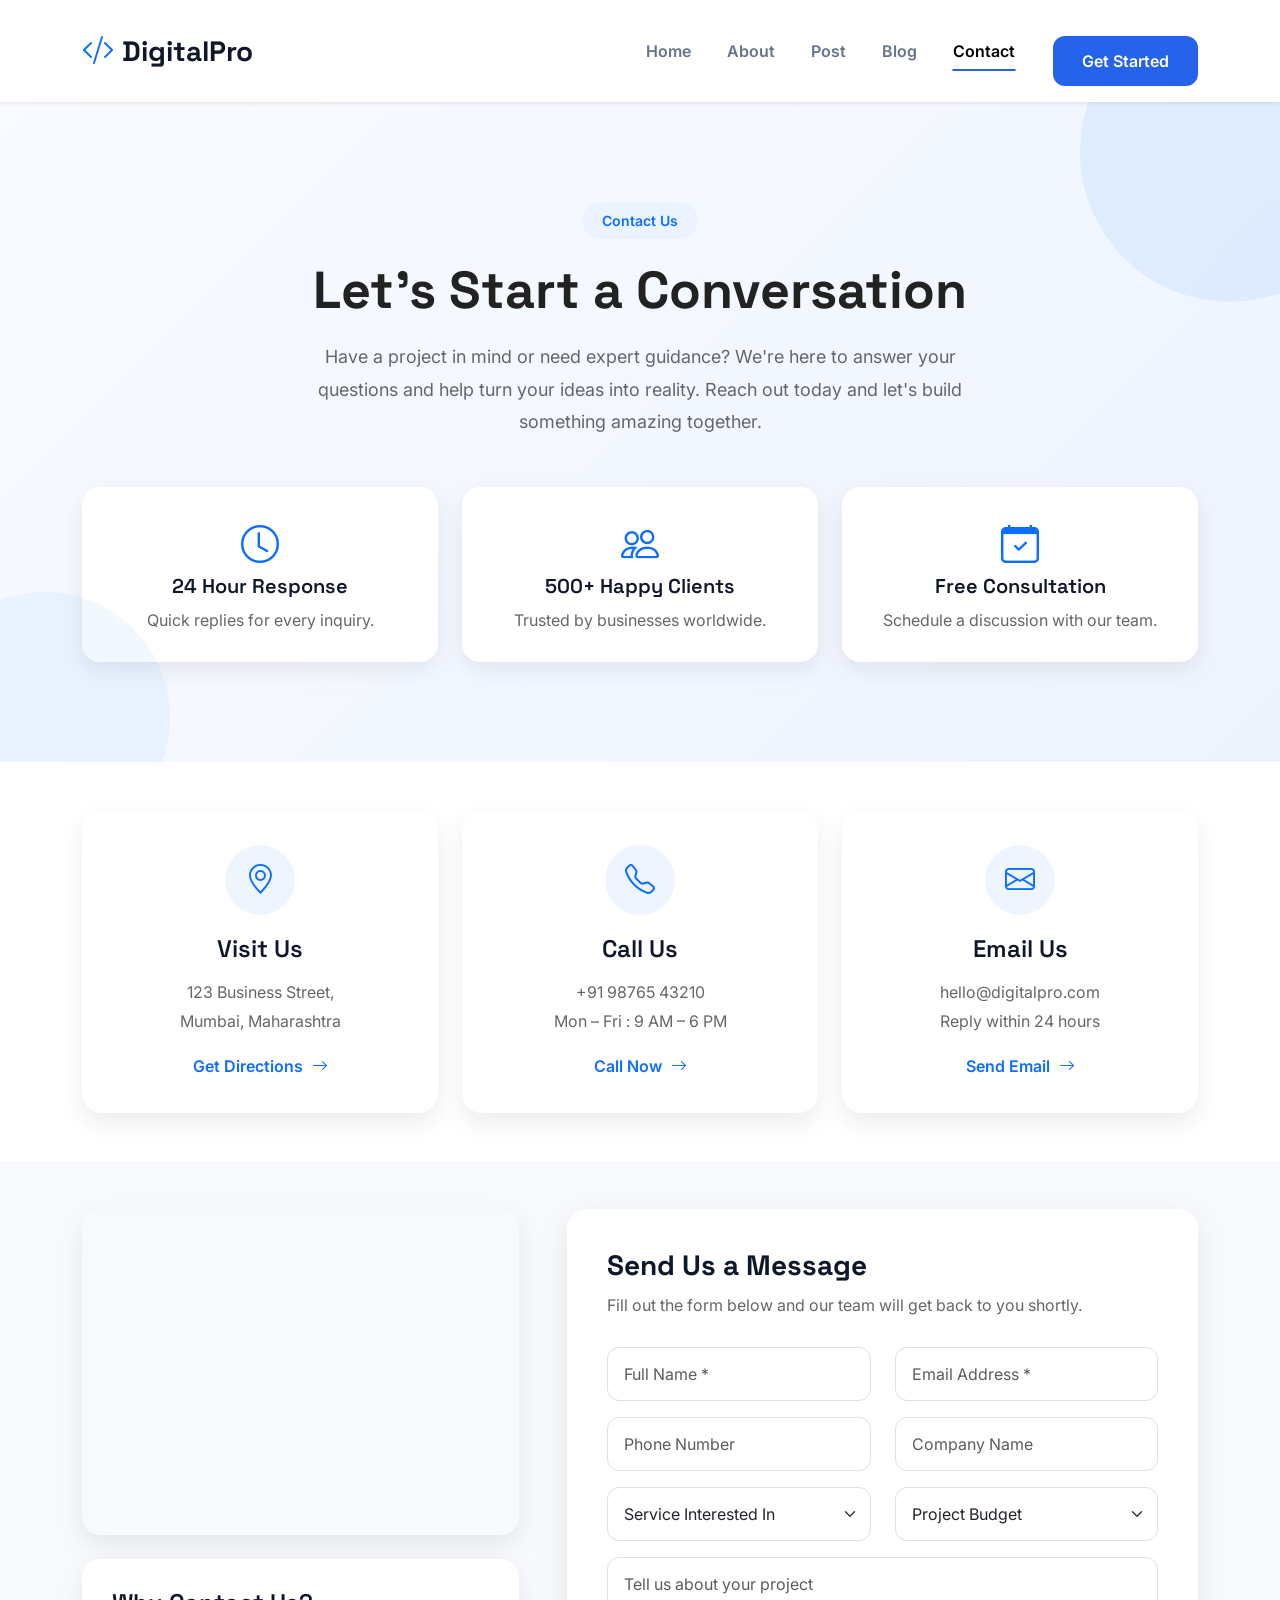
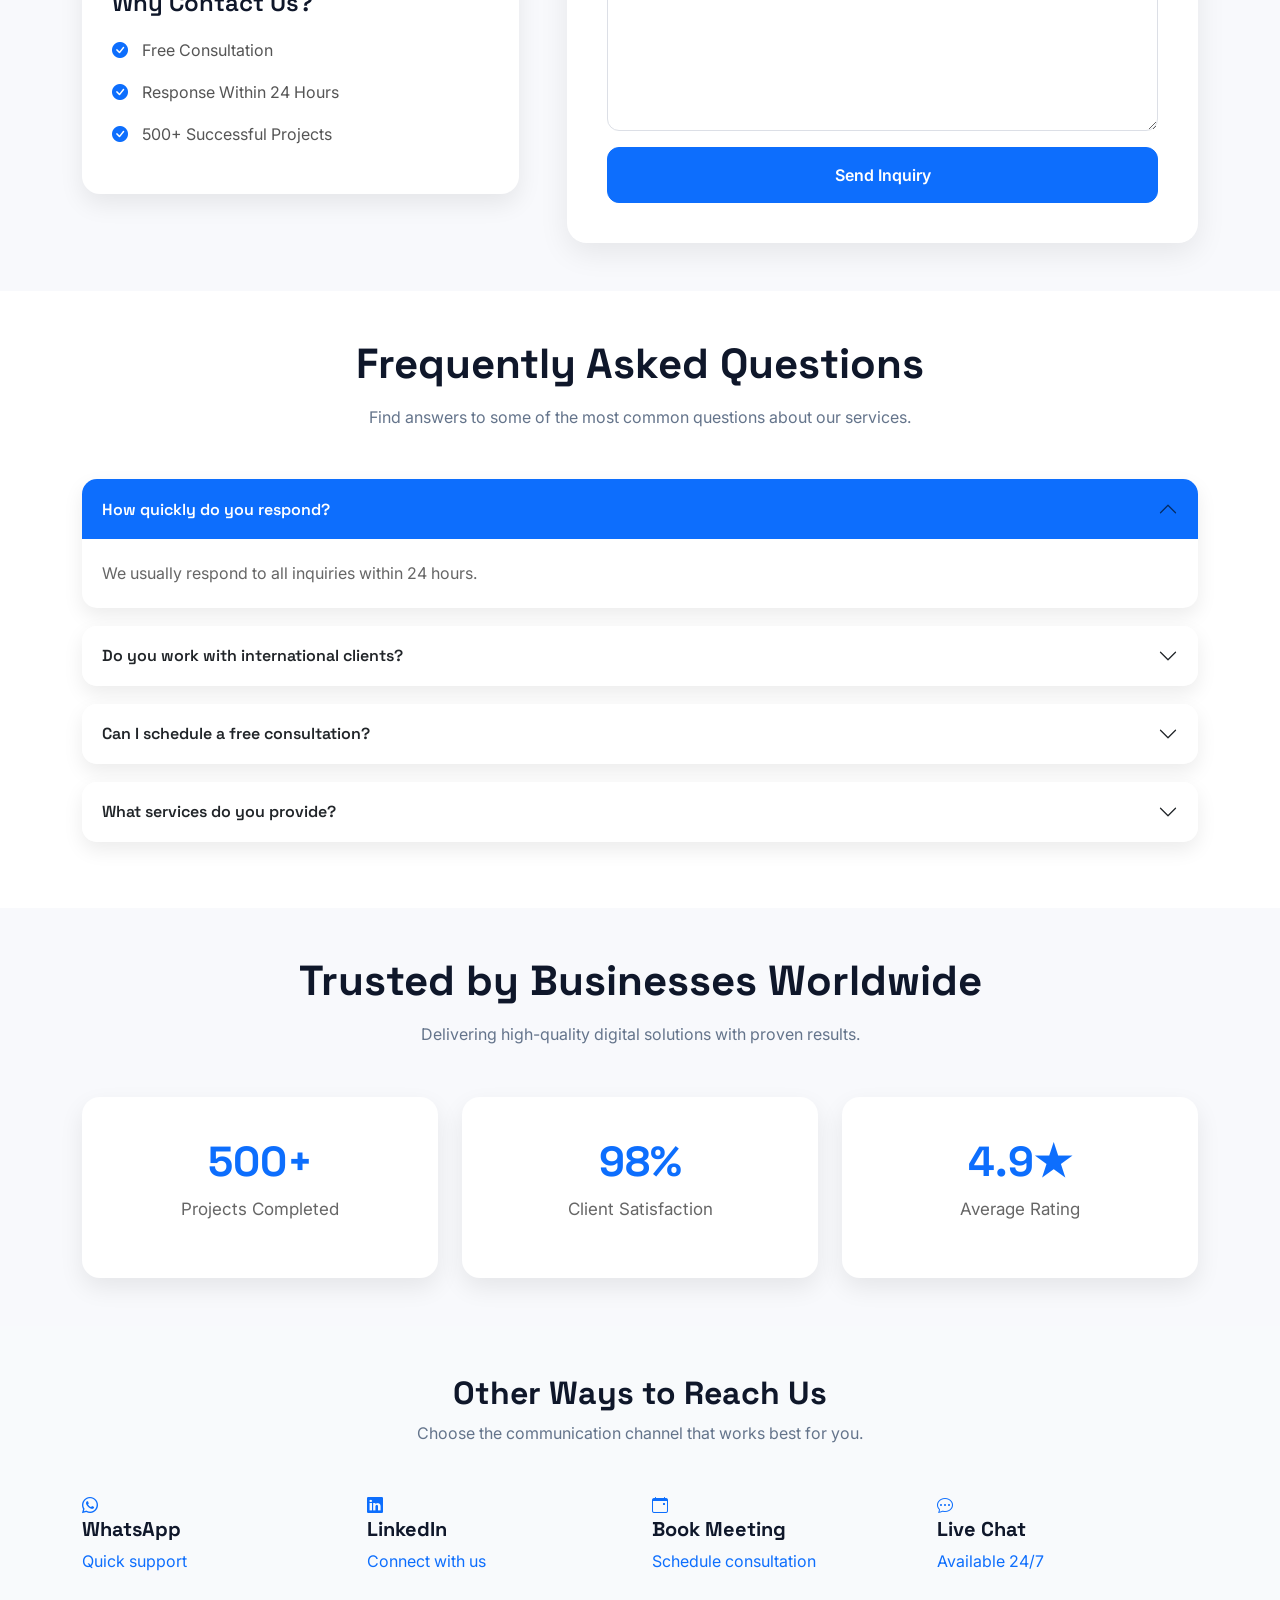
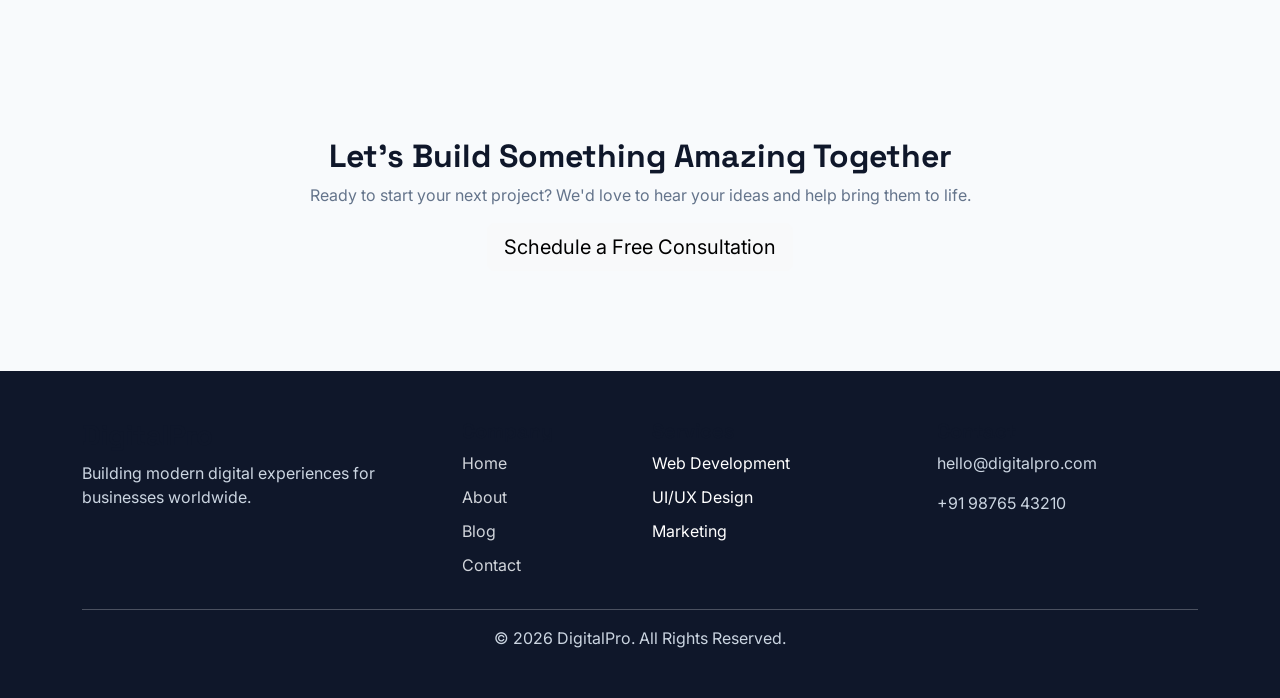
==== contact.html @ 0ac4342b "Initial website redesign" ====
<!DOCTYPE html>
<html lang="en">

<head>

    <meta charset="UTF-8">

    <meta name="viewport" content="width=device-width, initial-scale=1.0">

    <title>DigitalPro | Home</title>

    <!-- Google Fonts -->
    <link rel="preconnect" href="https://fonts.googleapis.com">
    <link rel="preconnect" href="https://fonts.gstatic.com" crossorigin>

    <link href="https://fonts.googleapis.com/css2?family=Inter:wght@300;400;500;600;700&family=Space+Grotesk:wght@400;500;600;700&display=swap" rel="stylesheet">

    <!-- Bootstrap CSS -->
    <link href="https://cdn.jsdelivr.net/npm/bootstrap@5.3.7/dist/css/bootstrap.min.css" rel="stylesheet">
    <!-- Bootstrap Icons -->
    <link rel="stylesheet" href="https://cdn.jsdelivr.net/npm/bootstrap-icons@1.13.1/font/bootstrap-icons.min.css">

    <!-- AOS CSS -->
    <link rel="stylesheet" href="https://unpkg.com/aos@2.3.4/dist/aos.css">

    <!-- Custom CSS -->
    <link rel="stylesheet" href="css/style.css">
    <link rel="stylesheet" href="css/responsive.css">

</head>

<body>
    <div id="navbar"></div>

<!-- Hero Section -->
<section class="contact-hero">
    <div class="container">

        <div class="hero-content text-center">

            <span class="hero-badge">
                Contact Us
            </span>

            <h1>
                Let's Start a Conversation
            </h1>

            <p class="hero-text">
                Have a project in mind or need expert guidance? We're here to
                answer your questions and help turn your ideas into reality.
                Reach out today and let's build something amazing together.
            </p>

            <div class="row g-4 justify-content-center mt-4">

                <div class="col-md-4">
                    <div class="hero-card">

                        <i class="bi bi-clock"></i>

                        <h5>24 Hour Response</h5>

                        <p>
                            Quick replies for every inquiry.
                        </p>

                    </div>
                </div>

                <div class="col-md-4">
                    <div class="hero-card">

                        <i class="bi bi-people"></i>

                        <h5>500+ Happy Clients</h5>

                        <p>
                            Trusted by businesses worldwide.
                        </p>

                    </div>
                </div>

                <div class="col-md-4">
                    <div class="hero-card">

                        <i class="bi bi-calendar-check"></i>

                        <h5>Free Consultation</h5>

                        <p>
                            Schedule a discussion with our team.
                        </p>

                    </div>
                </div>

            </div>

        </div>

    </div>
</section>

<!-- Contact Info -->
<section class="contact-info py-5">
    <div class="container">

        <div class="row g-4">

            <div class="col-lg-4 col-md-6">
                <div class="info-card">

                    <div class="info-icon">
                        <i class="bi bi-geo-alt"></i>
                    </div>

                    <h4>Visit Us</h4>

                    <p>
                        123 Business Street,<br>
                        Mumbai, Maharashtra
                    </p>

                    <a href="#">Get Directions <i class="bi bi-arrow-right"></i></a>

                </div>
            </div>

            <div class="col-lg-4 col-md-6">
                <div class="info-card">

                    <div class="info-icon">
                        <i class="bi bi-telephone"></i>
                    </div>

                    <h4>Call Us</h4>

                    <p>
                        +91 98765 43210<br>
                        Mon – Fri : 9 AM – 6 PM
                    </p>

                    <a href="tel:+919876543210">Call Now <i class="bi bi-arrow-right"></i></a>

                </div>
            </div>

            <div class="col-lg-4 col-md-6 mx-md-auto">
                <div class="info-card">

                    <div class="info-icon">
                        <i class="bi bi-envelope"></i>
                    </div>

                    <h4>Email Us</h4>

                    <p>
                        hello@digitalpro.com<br>
                        Reply within 24 hours
                    </p>

                    <a href="mailto:hello@digitalpro.com">Send Email <i class="bi bi-arrow-right"></i></a>

                </div>
            </div>

        </div>

    </div>
</section>

<!-- Contact Form Section -->
<section class="contact-form-section py-5">
    <div class="container">

        <div class="row g-5 align-items-start">

            <!-- Left Side -->
            <div class="col-lg-5">

                <div class="map-box">

                    <iframe
                        src="https://www.google.com/maps?q=Mumbai&output=embed"
                        allowfullscreen=""
                        loading="lazy">
                    </iframe>

                </div>

                <div class="contact-benefits mt-4">

                    <h4>Why Contact Us?</h4>

                    <ul>

                        <li>
                            <i class="bi bi-check-circle-fill"></i>
                            Free Consultation
                        </li>

                        <li>
                            <i class="bi bi-check-circle-fill"></i>
                            Response Within 24 Hours
                        </li>

                        <li>
                            <i class="bi bi-check-circle-fill"></i>
                            500+ Successful Projects
                        </li>

                    </ul>

                </div>

            </div>

            <!-- Right Side -->
            <div class="col-lg-7">

                <div class="contact-form">

                    <h3>Send Us a Message</h3>

                    <p>
                        Fill out the form below and our team will get back to
                        you shortly.
                    </p>

                    <form id="contactForm">

                        <div class="row">

                            <div class="col-md-6 mb-3">
                                <input
                                type="text"
                                class="form-control"
                                placeholder="Full Name *"
                                required>
                            </div>

                            <div class="col-md-6 mb-3">
                                <input
                                type="email"
                                class="form-control"
                                placeholder="Email Address *"
                                required>
                            </div>

                            <div class="col-md-6 mb-3">
                                <input type="text"
                                    class="form-control"
                                    placeholder="Phone Number">
                            </div>

                            <div class="col-md-6 mb-3">
                                <input type="text"
                                    class="form-control"
                                    placeholder="Company Name">
                            </div>

                            <div class="col-md-6 mb-3">

                                <select class="form-select">

                                    <option selected>
                                        Service Interested In
                                    </option>

                                    <option>
                                        Website Design
                                    </option>

                                    <option>
                                        Branding
                                    </option>

                                    <option>
                                        Development
                                    </option>

                                    <option>
                                        Digital Marketing
                                    </option>

                                </select>

                            </div>

                            <div class="col-md-6 mb-3">

                                <select class="form-select">

                                    <option selected>
                                        Project Budget
                                    </option>

                                    <option>
                                        ₹25k - ₹50k
                                    </option>

                                    <option>
                                        ₹50k - ₹1L
                                    </option>

                                    <option>
                                        ₹1L+
                                    </option>

                                </select>

                            </div>

                            <div class="col-12 mb-3">

                                <textarea
                                    class="form-control"
                                    rows="6"
                                    placeholder="Tell us about your project"></textarea>

                            </div>

                            <div class="col-12">

                                <button class="btn btn-primary w-100">

                                    Send Inquiry

                                </button>
                                <div id="successMessage" class="alert alert-success mt-3 d-none">
                                    ✅ Thank you! Your inquiry has been received. Our team will contact you within 24 hours.
                                </div>

                            </div>

                        </div>

                    </form>

                </div>

            </div>

        </div>

    </div>
</section>

<!-- FAQ Section -->
<section class="faq-section py-5">
    <div class="container">

        <div class="text-center mb-5">
            <h2 class="section-title">Frequently Asked Questions</h2>
            <p class="section-subtitle">
                Find answers to some of the most common questions about our services.
            </p>
        </div>

        <div class="accordion" id="faqAccordion">

            <div class="accordion-item">
                <h2 class="accordion-header">
                    <button class="accordion-button" type="button"
                        data-bs-toggle="collapse"
                        data-bs-target="#faq1">
                        How quickly do you respond?
                    </button>
                </h2>

                <div id="faq1"
                    class="accordion-collapse collapse show"
                    data-bs-parent="#faqAccordion">

                    <div class="accordion-body">
                        We usually respond to all inquiries within 24 hours.
                    </div>

                </div>
            </div>

            <div class="accordion-item">

                <h2 class="accordion-header">

                    <button class="accordion-button collapsed"
                        type="button"
                        data-bs-toggle="collapse"
                        data-bs-target="#faq2">

                        Do you work with international clients?

                    </button>

                </h2>

                <div id="faq2"
                    class="accordion-collapse collapse"
                    data-bs-parent="#faqAccordion">

                    <div class="accordion-body">
                        Yes. We work with businesses from different countries.
                    </div>

                </div>

            </div>

            <div class="accordion-item">

                <h2 class="accordion-header">

                    <button class="accordion-button collapsed"
                        type="button"
                        data-bs-toggle="collapse"
                        data-bs-target="#faq3">

                        Can I schedule a free consultation?

                    </button>

                </h2>

                <div id="faq3"
                    class="accordion-collapse collapse"
                    data-bs-parent="#faqAccordion">

                    <div class="accordion-body">
                        Absolutely! We offer a free consultation to discuss your project.
                    </div>

                </div>

            </div>

            <div class="accordion-item">

                <h2 class="accordion-header">

                    <button class="accordion-button collapsed"
                        type="button"
                        data-bs-toggle="collapse"
                        data-bs-target="#faq4">

                        What services do you provide?

                    </button>

                </h2>

                <div id="faq4"
                    class="accordion-collapse collapse"
                    data-bs-parent="#faqAccordion">

                    <div class="accordion-body">
                        We provide Web Design, Development, Branding, SEO and Digital Marketing solutions.
                    </div>

                </div>

            </div>

        </div>

    </div>
</section>

<!-- Trust Section -->
<section class="trust-section py-5">
    <div class="container">

        <div class="text-center mb-5">
            <h2 class="section-title">Trusted by Businesses Worldwide</h2>
            <p class="section-subtitle">
                Delivering high-quality digital solutions with proven results.
            </p>
        </div>

        <div class="row g-4">

            <div class="col-md-4">
                <div class="trust-card">
                    <h2>500+</h2>
                    <p>Projects Completed</p>
                </div>
            </div>

            <div class="col-md-4">
                <div class="trust-card">
                    <h2>98%</h2>
                    <p>Client Satisfaction</p>
                </div>
            </div>

            <div class="col-md-4">
                <div class="trust-card">
                    <h2>4.9★</h2>
                    <p>Average Rating</p>
                </div>
            </div>

        </div>

    </div>
</section>
<section class="contact-methods py-5">
    <div class="container">

        <div class="text-center mb-5">
            <h2>Other Ways to Reach Us</h2>
            <p>Choose the communication channel that works best for you.</p>
        </div>

        <div class="row g-4">

            <div class="col-md-3">
                <div class="method-card">
                    <a href="https://wa.me/919876543210" class="text-decoration-none">
                        <div class="method-card">
                            <i class="bi bi-whatsapp"></i>
                            <h5>WhatsApp</h5>
                            <p>Quick support</p>
                        </div>
                    </a>
                </div>
            </div>

        <div class="col-md-3">
            <div class="method-card">
                <a href="#" class="text-decoration-none">
                    <div class="method-card">
                        <i class="bi bi-linkedin"></i>
                        <h5>LinkedIn</h5>
                        <p>Connect with us</p>
                    </div>
                </a>
            </div>
        </div>

        <div class="col-md-3">
            <div class="method-card">
                <a href="#" class="text-decoration-none">
                    <div class="method-card">
                        <i class="bi bi-calendar-event"></i>
                        <h5>Book Meeting</h5>
                        <p>Schedule consultation</p>
                    </div>
                </a>
            </div>
        </div>

        <div class="col-md-3">
            <div class="method-card">
                <a href="#" class="text-decoration-none">
                    <div class="method-card">
                        <i class="bi bi-chat-dots"></i>
                        <h5>Live Chat</h5>
                        <p>Available 24/7</p>
                    </div>
                </a>
            </div>
        </div>

    </div>

    </div>
</section>

<section class="contact-cta">

    <div class="container text-center">

        <h2>Let's Build Something Amazing Together</h2>

        <p>
            Ready to start your next project? We'd love to hear your ideas and help bring them to life.
        </p>

        <a href="#" class="btn btn-light btn-lg">
            Schedule a Free Consultation
        </a>

    </div>

</section>
<div id="footer"></div>

    <!-- Bootstrap JS -->
    <script src="https://cdn.jsdelivr.net/npm/bootstrap@5.3.7/dist/js/bootstrap.bundle.min.js"></script>

    <!-- Custom JS -->
    <script src="js/script.js"></script>


    <!-- AOS JS -->
    <script src="https://unpkg.com/aos@2.3.4/dist/aos.js"></script>

    <script>
    AOS.init({
        duration:1000,
        once:true
    });
    </script>
    <script src="js/navbar.js"></script>
    <script src="js/footer.js"></script>
    <script src="js/contact.js"></script>
</body>

</html>
---- css/style.css ----
/* =========================
   Google Font
========================= */

@import url('https://fonts.googleapis.com/css2?family=Inter:wght@400;500;600;700&family=Space+Grotesk:wght@500;600;700&display=swap');
/* =========================
   Design System
========================= */

:root{

    /* Brand Colors */

    --primary:#2563EB;
    --secondary:#06B6D4;
    --accent:#38BDF8;

    /* Neutral Colors */

    --dark:#0F172A;
    --background:#F8FAFC;
    --white:#FFFFFF;
    --text:#64748B;

    /* UI */

    --radius:16px;
    --shadow:0 10px 30px rgba(15,23,42,.08);
    --transition:.3s ease;

}
/* =========================
   Reset
========================= */

*{
    margin:0;
    padding:0;
    box-sizing:border-box;
}

body{

    font-family:'Inter',sans-serif;

    color:var(--text);

    background:var(--background);

}
a{
    text-decoration:none;
}

img{
    max-width:100%;
    display:block;
}

h1,h2,h3,h4,h5,h6{

    font-family:'Space Grotesk',sans-serif;

    font-weight:700;

    color:var(--dark);

}

section{

    padding:100px 0;

}
.btn-dark{
    background:var(--dark);
    color:var(--white);
    border:none;
    border-radius:12px;
    transition:var(--transition);
}

.btn-dark:hover{
    background:var(--primary);
    transform:translateY(-3px);
}

.btn-outline-dark{

    border-radius:12px;

    transition:var(--transition);

}

.btn-outline-dark:hover{

    transform:translateY(-3px);

}

.btn-primary-custom{
    background:var(--primary);
    color:#fff;
    padding:12px 26px;
    border-radius:10px;
    text-decoration:none;
    margin-top:20px;
}

.btn-primary-custom:hover{
    background:#1d4ed8;
    color:#fff;
}


/* =========================
   Navbar
========================= */

/* =========================
   Premium Navbar
========================= */

.navbar{
    position: sticky;
    top: 0;
    z-index: 999;
    background: rgba(255,255,255,.95);
    backdrop-filter: blur(10px);
    padding: 16px 0;
    box-shadow: 0 2px 20px rgba(0,0,0,.06);
    transition: .3s;
}

.navbar-brand{
    font-size: 30px;
    font-weight: 700;
    color: var(--dark) !important;
    font-family: 'Space Grotesk', sans-serif;
}

.navbar-brand i{
    color: var(--primary);
    transition: .3s;
}

.navbar-brand:hover i{
    transform: rotate(-10deg);
}

.navbar-nav{
    gap: 8px;
}

.nav-link{
    position: relative;
    color: var(--text);
    font-weight: 600;
    padding: 8px 14px !important;
    transition: .3s;
}

.nav-link:hover{
    color: var(--primary);
}

.nav-link::after{
    content: "";
    position: absolute;
    left: 50%;
    bottom: 0;
    width: 0;
    height: 2px;
    background: var(--primary);
    transform: translateX(-50%);
    transition: .3s;
}

.nav-link:hover::after,
.nav-link.active::after{
    width: 70%;
}

.nav-link.active{
    color: var(--primary);
}

.btn-primary-custom{
    background: var(--primary);
    color: #fff;
    padding: 12px 28px;
    border-radius: 12px;
    text-decoration: none;
    font-weight: 600;
    transition: .3s;
}

.btn-primary-custom:hover{
    background: #1d4ed8;
    color: #fff;
    transform: translateY(-3px);
    box-shadow: 0 10px 20px rgba(37,99,235,.25);
}

.navbar-toggler{
    border: none;
    box-shadow: none !important;
}

.navbar-toggler:focus{
    box-shadow: none !important;
}

/* =========================
   Hero Section
========================= */

.hero{
    background:var(--background);
    padding:90px 0;
}

.hero-title{

    font-size:55px;
    font-weight:700;
    line-height:1.2;

}

.hero-text{

    color:var(--text);

    font-size:18px;

    max-width:500px;

    line-height:1.8;

}

.hero-image{
    background:#E2E8F0;
    height:380px;
    border-radius:var(--radius);
    overflow:hidden;
}

.hero-image img{
    width:100%;
    height:100%;
    object-fit:cover;
    border-radius:var(--radius);
    display:block;
}

.hero-stats{
display:flex;
gap:40px;
margin-top:30px;
flex-wrap:wrap;
}

.hero-stats h3{
font-size:32px;
font-weight:700;
color:var(--primary);
margin-bottom:5px;
}

.hero-stats p{
margin:0;
color:var(--text);
font-size:15px;
}

/* =========================
   Services
========================= */

.section-title{

    font-size:42px;

    font-weight:700;

    color:var(--dark);

}

.section-subtitle{

    color:var(--text);

    max-width:600px;

    margin:15px auto 0;

    line-height:1.7;

}

.service-card{

    background:var(--white);

    padding:35px 25px;

    border-radius:var(--radius);

    text-align:center;

    box-shadow:var(--shadow);

    transition:var(--transition);

    height:100%;

}

.service-card:hover{
    transform:translateY(-10px);
}

.service-icon{

    font-size:48px;
    color:var(--primary);
    margin-bottom:20px;
    display:flex;
    justify-content:center;
    align-items:center;

}

.service-card h4{
    font-weight:600;
    margin-bottom:15px;
}

.service-card p{
    color:var(--text);
}

.service-link{
display:inline-block;
margin-top:15px;
font-weight:600;
text-decoration:none;
color:var(--primary);
transition:.3s;
}

.service-link:hover{
padding-left:8px;
}

/* ==========================
   Portfolio
========================== */

.portfolio{
   background:var(--background);
}

.portfolio-card{

    background:var(--white);

    border-radius:16px;

    overflow:hidden;

    box-shadow:0 8px 25px rgba(0,0,0,.08);

    transition:.3s;

    height:100%;

}

.portfolio-card:hover{

    transform:translateY(-8px);

}


.portfolio-image{
    height:220px;
    overflow:hidden;
}

.portfolio-image img{
    width:100%;
    height:100%;
    object-fit:cover;
    display:block;
}

.portfolio-content{

    padding:25px;

}

.portfolio-content h4{

    font-weight:600;

    margin-bottom:15px;

}

.portfolio-content p{

    color:var(--text);

    margin-bottom:20px;

}

/*==========================
WHO WE ARE
==========================*/

/*=========================
WHO WE ARE (Home)
=========================*/

.about-home{
    background: var(--background);
    padding:90px 0;
}

.about-image{
    height:380px;
    overflow:hidden;
    border-radius:16px;
}

.about-image img{
    width:100%;
    height:100%;
    object-fit:cover;
    display:block;
}

.about-home h2{
    font-size:42px;
    font-weight:700;
    margin-bottom:20px;
}

.about-home p{
    color:var(--text);
    line-height:1.8;
    margin-bottom:20px;
}
/* ==========================
   Testimonials
========================== */

.testimonials{
    background:var(--background);
}

.testimonial-card{
   background:var(--white);
    padding:30px;
    border-radius:16px;
    box-shadow:0 8px 25px rgba(0,0,0,.08);
    transition:.3s;
    height:100%;
}

.testimonial-card:hover{
    transform:translateY(-8px);
}

.testimonial-card p{
    color:var(--text);
    line-height:1.8;
    font-style:italic;
}

.testimonial-card h5{
    margin-top:20px;
    margin-bottom:5px;
    font-weight:600;
}

.testimonial-card span{
    background:var(--dark);
    font-size:14px;
}

.stars{
    color:#fbbf24;
    font-size:16px;
    margin-bottom:15px;
}

.testimonial-card small{
    display:block;
    color:#777;
    margin-bottom:15px;
}

.testimonial-card{
    position:relative;
}

.testimonial-card::before{
    content:"❝";
    position:absolute;
    top:15px;
    right:20px;
    font-size:50px;
    color:#e5e7eb;
    font-family:serif;
}

/* CTA */

.cta{
    background:linear-gradient(135deg,#0F172A,#2563EB);
    padding:90px 0;
}

.cta-box{
    max-width:800px;
    margin:auto;
    color:#fff;
}

.cta-box h2{
    font-size:48px;
    font-weight:700;
    margin:20px 0;
}

.cta-box p{
    color:#dbeafe;
    max-width:650px;
    margin:auto;
    line-height:1.8;
    margin-bottom:35px;
}

.cta-box .btn{
    padding:14px 30px;
    border-radius:12px;
    font-weight:600;
}

.cta-box .btn-outline-light:hover{
    background:#fff;
    color:#2563EB;
}

.culture-img img{
    width:100%;
    height:250px;
    object-fit:cover;
    border-radius:16px;
}

/* Footer */

.footer{
    background:var(--dark);
    color:#fff;
}

.footer a{
    color:#d1d5db;
}

.footer li{
    margin-bottom:10px;
}

.footer p{
    color:#cbd5e1;
}


/* ==========================
   About Hero
========================== */

.about-hero{
    background:var(--background);
    padding: 90px 0 60px;
}

.about-title{
    font-size:70px;
    font-weight:700;
    margin-bottom:20px;
}

.about-hero p{
    font-size:20px;
    color:var(--text);
    max-width:700px;
    margin:auto;
    line-height:1.8;
}

/*=========================
WHO WE ARE
=========================*/

.about-company{
    padding:100px 0;
}

.company-image{
    height:380px;
    border-radius:16px;
    overflow:hidden;
}

.company-image img{
    width:100%;
    height:100%;
    object-fit:cover;
    display:block;
}

.about-company h2{
    font-size:42px;
    font-weight:700;
    margin-bottom:20px;
}

.about-company p{
    color:var(--text);
    line-height:1.8;
    margin-bottom:25px;
}

.about-list{
    list-style:none;
    padding:0;
}

.about-list li{
    margin-bottom:15px;
    position:relative;
    padding-left:28px;
}

.about-list li::before{
    content:"✔";
    position:absolute;
    left:0;
    color:#198754;
    font-weight:bold;
}

/*=========================
    TEAM SECTION
=========================*/

.team-section{
    padding:100px 0;
   background:var(--white);
}

.team-card{
   background:var(--white);
    box-shadow:var(--shadow);
    transition:var(--transition);
    border-radius:12px;
    text-align:center;
    padding:30px 20px;
    box-shadow:0 10px 30px rgba(0,0,0,.08);
    transition:.4s;
}

.team-card:hover{
    transform:translateY(-8px);
    box-shadow:0 20px 40px rgba(0,0,0,.12);
}

.team-img{
    width:120px;
    height:120px;
    margin:auto;
    margin-bottom:20px;
    border-radius:50%;
    overflow:hidden;
}

.team-img img{
    width:100%;
    height:100%;
    object-fit:cover;
    display:block;
}

.team-card h5{
    font-weight:700;
    margin-bottom:8px;
}

.team-card span{
    display:block;
    color:var(--text);
    margin-bottom:18px;
}

.team-social a{
    display:inline-flex;
    justify-content:center;
    align-items:center;
    width:38px;
    height:38px;
    margin:0 4px;
    border-radius:50%;
    background:#f3f3f3;
    color:#222;
    transition:.3s;
}

.team-social a:hover{
    background:var(--primary);
    color:var(--white);
}

/* ==========================
   Timeline Section
========================== */

.timeline-section{
    padding:100px 0;
    background:var(--background);
}

.timeline-title{
    font-size:48px;
    font-weight:700;
    color:var(--dark);
    text-align:center;
    margin-bottom:15px;
}

.timeline-subtitle{
    text-align:center;
    color:var(--text);
    font-size:18px;
    margin-bottom:70px;
}

.timeline{
    position:relative;
    max-width:1000px;
    margin:auto;
}

.timeline::before{
    content:"";
    position:absolute;
    left:50%;
    top:0;
    transform:translateX(-50%);
    width:4px;
    height:100%;
    background:#CBD5E1;
}

.timeline-item{
    position:relative;
    width:50%;
    padding:0 40px;
    margin-bottom:40px;
}

.timeline-item.left{
    left:0;
}

.timeline-item.right{
    left:50%;
}

.timeline-dot{
    position:absolute;
    top:28px;
    width:16px;
    height:16px;
    background:var(--primary);
    border:4px solid var(--white);
    border-radius:50%;
    z-index:2;
}

.timeline-item.left .timeline-dot{
    right:-8px;
}

.timeline-item.right .timeline-dot{
    left:-8px;
}

.timeline-card{
    background:var(--white);
    padding:30px;
    border-radius:16px;
    border-left:4px solid var(--primary);
    box-shadow:0 12px 30px rgba(15,23,42,.08);
    transition:var(--transition);
}

.timeline-card:hover{
    transform:translateY(-8px);
    box-shadow:0 18px 40px rgba(37,99,235,.18);
}

.timeline-card h4{
    color:var(--primary);
    font-size:28px;
    font-weight:700;
    margin-bottom:15px;
}

.timeline-card p{
    color:var(--text);
    line-height:1.8;
    margin:0;
}


/* ==========================
      Blog Hero
========================== */

.blog-hero{

    background:var(--background);
    padding:80px 0 50px;

}

.blog-title{

    font-size:56px;
    font-weight:700;
    color:var(--dark);
    margin-bottom:20px;

}

.blog-subtitle{

    max-width:700px;
    margin:auto;
    color:var(--text);
    font-size:18px;
    line-height:1.8;

}

.blog-stats{
    display:flex;
    justify-content:center;
    align-items:center;
    gap:40px;
    flex-wrap:wrap;
    margin:35px 0 25px;
}

.blog-stats span{
    display:flex;
    align-items:center;
    gap:8px;
    color:#64748b;
    font-size:17px;
    font-weight:500;
}

.blog-stats i{
    color:#2563eb;
    font-size:18px;
}

.recent-post{
    display:flex;
    align-items:center;
    gap:15px;
    margin-bottom:20px;
}

.recent-post img{
    width:70px;
    height:70px;
    object-fit:cover;
    border-radius:10px;
}

.recent-post h6{
    margin:0;
    font-size:15px;
    font-weight:600;
}

.recent-post small{
    color:#777;
}

/* =========================
   Blog Categories
========================= */

.blog-categories{
    margin-top:30px;
    display:flex;
    justify-content:center;
    flex-wrap:wrap;
    gap:12px;
}

.blog-categories a{
    display:inline-block;
    padding:10px 20px;
    background:#f5f7ff;
    color:var(--primary);
    border:1px solid #dbeafe;
    border-radius:30px;
    text-decoration:none;
    font-size:15px;
    font-weight:600;
    transition:0.3s ease;
}

.blog-categories a:hover,
.blog-categories a.active{
    background:var(--primary);
    color:#fff;
    transform:translateY(-2px);
    box-shadow:0 8px 20px rgba(37,99,235,0.25);
}

.comment-item:last-child{
    border:none;
}

.comment-item strong{
    display:block;
}

.comment-item p{
    margin:0;
    font-size:14px;
    color:#777;
}

.archive-item{
    display:flex;
    justify-content:space-between;
    align-items:center;
    padding:12px 0;
    border-bottom:1px solid #eee;
    font-size:15px;
    color:#555;
    transition:.3s;
}

.archive-item:last-child{
    border-bottom:none;
}

.archive-item:hover{
    color:#2563EB;
    padding-left:8px;
    cursor:pointer;
}

/* ==========================
      Featured Blog
========================== */

.featured-blog{

    padding:100px 0;
    background:var(--white);
    padding-top:20px;

}

.featured-image{
    height:420px;
    border-radius:16px;
    overflow:hidden;
    box-shadow:0 12px 30px rgba(0,0,0,.08);
}

.featured-image img{
    width:100%;
    height:100%;
    object-fit:cover;
    transition:.4s;
}

.featured-image:hover img{
    transform:scale(1.05);
}

.featured-tag{

    display:inline-block;

    background:#DBEAFE;
    color:var(--primary);

    padding:8px 18px;

    border-radius:30px;

    font-size:14px;
    font-weight:600;

    margin-bottom:20px;

}

.featured-title{

    font-size:40px;
    line-height:1.3;
    margin-bottom:20px;

}

.featured-text{

    color:var(--text);
    line-height:1.8;
    font-size:17px;

    margin-bottom:25px;

}

.featured-meta{

    display:flex;
    gap:25px;
    flex-wrap:wrap;

    color:var(--text);
    font-size:15px;

}

/* ==========================
      Blog Content
========================== */

.blog-content{

    padding:90px 0;
    background:var(--background);

}

.blog-card{

    background:var(--white);

    border-radius:16px;

    overflow:hidden;

    box-shadow:var(--shadow);

     transition:.3s;

}

.blog-card:hover{

    transform:translateY(-8px);
    box-shadow:0 15px 35px rgba(0,0,0,.12);

}

.blog-card-img img{
    width:100%;
    height:220px;
    object-fit:cover;
}

.blog-card-img img{
    width:100%;
    height:100%;
    object-fit:cover;
    transition:.4s;
}

.blog-card:hover .blog-card-img img{
    transform:scale(1.05);
}

.blog-card .btn{
    min-width:140px;
    text-align:center;
}
.blog-card-body{

    padding:30px;

}

.blog-meta{

    display:flex;

    gap:20px;

    flex-wrap:wrap;

    font-size:14px;

    color:var(--text);

    margin-bottom:15px;

}

.blog-card h3{

    font-size:28px;

    margin-bottom:15px;

}

.blog-card p{

    color:var(--text);

    line-height:1.8;

    margin-bottom:25px;

}

/* Sidebar */

.sidebar{
    position:sticky;
    top:100px;
}

.sidebar-box{
    background:var(--white);
    padding:25px;
    border-radius:16px;
    box-shadow:var(--shadow);
    margin-bottom:30px;
    transition:.3s;
}

.sidebar-box:hover{
    transform:translateY(-5px);
    box-shadow:0 15px 35px rgba(0,0,0,.12);
}

.sidebar-list li{
    padding:12px 0;
    border-bottom:1px solid #E2E8F0;
    transition:.3s;
    cursor:pointer;
}

.sidebar-list li:hover{
    color:var(--primary);
    padding-left:8px;
}

.category-tags span{
    background:#DBEAFE;
    color:var(--primary);
    padding:8px 15px;
    border-radius:30px;
    font-size:14px;
    font-weight:500;
    transition:.3s;
    cursor:pointer;
}

.category-tags span:hover{
    background:var(--primary);
    color:var(--white);
}

/* ==========================
      Pagination
========================== */

.blog-pagination{

    padding-bottom:90px;

}

.pagination .page-link{

    color:var(--dark);
    border:none;
    margin:0 6px;
    border-radius:10px;
    padding:12px 18px;
    box-shadow:var(--shadow);
    transition:var(--transition);

}

.pagination .page-item.active .page-link{

    background:var(--primary);
    color:var(--white);

}

.pagination .page-link:hover{

    background:var(--primary);
    color:var(--white);

}

/* ==========================
      Newsletter
========================== */

.newsletter{

    padding:100px 0;

    background:var(--dark);

}

.newsletter-box{

    max-width:750px;

    margin:auto;

}

.newsletter h2{

    color:var(--white);

    font-size:42px;

    margin-bottom:20px;

}

.newsletter p{

    color:#CBD5E1;

    margin-bottom:35px;

    line-height:1.8;

}

.newsletter-form{

    display:flex;

    justify-content:center;

    gap:15px;

    flex-wrap:wrap;

}

.newsletter-form input{

    width:380px;
    height:52px;
    padding:15px 20px;
    border:none;
    border-radius:12px;
    outline:none;

}

.newsletter-form button{

    height:52px;
    background:var(--primary);
    color:var(--white);
    border:none;
    padding:15px 30px;
    border-radius:12px;
    font-weight:600;
    transition:var(--transition);

}

.newsletter-form button:hover{

    background:var(--secondary);

}

.newsletter-form input,
.newsletter-form button{
    height:52px;
}


/* ==========================
      Post Hero
========================== */
.reading-progress{

    position:fixed;
    top:0;
    left:0;

    width:100%;
    height:4px;

    background:#e5e7eb;

    z-index:9999;

}

.reading-progress-bar{

    width:0;
    height:100%;

    background:var(--primary);

}

.post-hero{
    background:#0F172A;
    color:#fff;
    padding:120px 0 90px;
    text-align:center;
}

.post-category{

    display:inline-block;

    padding:8px 18px;

    border-radius:30px;

    background:rgba(255,255,255,.1);

    color:#fff;

    font-size:14px;

    margin-bottom:20px;

}

.post-title{
    font-size:56px;
    font-weight:700;
    color:#fff;
    line-height:1.2;
    margin:25px 0;
    max-width:900px;
    margin-left:auto;
    margin-right:auto;
}

.hero-desc{

    max-width:700px;
    margin:25px auto;
    color:#CBD5E1;
    line-height:1.8;
    font-size:18px;

}

.post-meta{

    display:flex;
    justify-content:center;
    align-items:center;
    gap:25px;
    flex-wrap:wrap;
    margin-top:35px;

}

.author-mini{

    display:flex;

    align-items:center;

    gap:12px;

}

.author-mini img{

    width:55px;

    height:55px;

    border-radius:50%;

    object-fit:cover;

}

.hero-social{

    margin-top:25px;

}

.hero-social a{

    width:42px;

    height:42px;

    display:inline-flex;

    justify-content:center;

    align-items:center;

    margin:0 6px;

    border-radius:50%;

    background:rgba(255,255,255,.08);

    color:#fff;

    transition:.3s;

}

.hero-social a:hover{

    background:var(--primary);

}
/* ==========================
      Blog Post
========================== */

.blog-post{

    background:#fff;

}

.post-image{

    overflow:hidden;

    border-radius:20px;

    box-shadow:0 15px 40px rgba(0,0,0,.12);

}

.post-image img{
    width:100%;
    height:450px;
    object-fit:cover;
    border-radius:20px;
}

.post-content{
    max-width:760px;
    margin:auto;
}

.post-content h2{

    font-size:40px;
    margin-bottom:20px;

}

.post-content h3{

    margin-top:45px;
    margin-bottom:18px;
    font-size:30px;

}

.post-content p{

    font-size:17px;
    color:#555;
    line-height:1.9;
    margin-bottom:22px;

}

.post-content ul{

    padding-left:22px;

}

.post-content li{

    margin-bottom:12px;

    font-size:17px;

}

.post-quote{

    margin:50px 0;

    padding:35px;

    border-left:5px solid var(--primary);

    background:#F8FAFC;

    font-size:24px;

    font-style:italic;

    color:#1E293B;

    border-radius:12px;

}

.post-note{

    margin:45px 0;

    background:#DBEAFE;

    border-left:5px solid var(--primary);

    padding:30px;

    border-radius:12px;

}

.post-note h5{

    font-weight:700;

    margin-bottom:12px;

}

.blog-card-img{
    height:220px;
    overflow:hidden;
    border-radius:16px 16px 0 0;
}

.blog-card-img img{
    width:100%;
    height:100%;
    object-fit:cover;
    transition:.4s;
}

.blog-card:hover .blog-card-img img{
    transform:scale(1.05);
}

/*==========================
Author
==========================*/

.author-box{

display:flex;

align-items:center;

gap:35px;

padding:40px;

background:#fff;

border-radius:20px;

box-shadow:0 15px 40px rgba(0,0,0,.08);

}
.author-image img{
    width:90px;
    height:90px;
    border-radius:50%;
    object-fit:cover;
}

.author-photo{

width:140px;

height:140px;

border-radius:50%;

object-fit:cover;

}

.author-role{

color:var(--primary);

font-weight:600;

}

.author-info h3{

margin:10px 0;

}

.author-social{

margin-top:18px;

}

.author-social a{

display:inline-flex;

justify-content:center;

align-items:center;

width:42px;

height:42px;

margin-right:10px;

border-radius:50%;

background:#EEF2FF;

color:var(--primary);

transition:.3s;

}

.author-social a:hover{

background:var(--primary);

color:#fff;

}


/*==========================
Navigation
==========================*/

.nav-card{

padding:30px;

background:#fff;

border-radius:18px;

box-shadow:0 12px 30px rgba(0,0,0,.08);

transition:.3s;

height:100%;

}

.nav-card:hover{

transform:translateY(-8px);

}

.nav-card small{

color:var(--primary);

font-weight:600;

}

.nav-card h5{

margin-top:10px;

}


/*==========================
Related
==========================*/

.related-posts{

background:#F8FAFC;

}

/*==========================
Comments
==========================*/

.comments-section{

padding:100px 0;

background:#F8FAFC;

}

.comment-box{
    border-radius:15px;
    padding:20px;
    box-shadow:var(--shadow);
    background:#fff;
    margin-bottom:20px;
    transition:.3s;
}

.comment-box:hover{
    transform:translateY(-5px);
}

.comment-avatar{

width:70px;
height:70px;
border-radius:50%;
object-fit:cover;

}

.comment-form{

background:#fff;
padding:30px;
border-radius:18px;
box-shadow:0 10px 25px rgba(0,0,0,.08);

}

.comment-form textarea{

resize:none;

}

/*==========================
CTA
==========================*/
.cta-section{
    background:var(--dark);
    color:#fff;
    padding:100px 0;
}


.cta-box{

max-width:800px;
margin:auto;
color:#fff;
padding:70px;

}

.cta-box h2{

font-size:42px;
margin-bottom:20px;

}

.cta-box p{

color: #fff;
margin-bottom:35px;
line-height:1.8;

}

.cta-box .btn{
    padding:14px 30px;
    border-radius:50px;
}



/* ===========================
   Contact Hero
=========================== */

.contact-hero{
    background: linear-gradient(135deg, #f8fbff, #eef3ff);
    padding: 100px 0;
    position: relative;
    overflow: hidden;
}

.contact-hero::before{
    content: "";
    position: absolute;
    width: 300px;
    height: 300px;
    background: rgba(13,110,253,.08);
    border-radius: 50%;
    top: -100px;
    right: -100px;
}

.contact-hero::after{
    content: "";
    position: absolute;
    width: 250px;
    height: 250px;
    background: rgba(13,110,253,.05);
    border-radius: 50%;
    bottom: -80px;
    left: -80px;
}

.hero-badge{

    display:inline-block;

    padding:8px 20px;

    background:#eaf3ff;

    color:#0d6efd;

    border-radius:30px;

    font-size:14px;

    font-weight:600;

    margin-bottom:20px;

}

.contact-hero h1{

    font-size:52px;

    font-weight:700;

    color:#222;

    margin-bottom:20px;

}

.hero-text{

    max-width:700px;

    margin:auto;

    color:#666;

    font-size:18px;

    line-height:1.8;

}

.hero-card{

    background:#fff;

    padding:30px 25px;

    border-radius:18px;

    box-shadow:0 8px 25px rgba(0,0,0,.08);

    transition:.3s;

    height:100%;

}

.hero-card:hover{

    transform:translateY(-8px);

    box-shadow:0 18px 35px rgba(0,0,0,.12);

}

.hero-card i{

    font-size:38px;

    color:#0d6efd;

    margin-bottom:15px;

}

.hero-card h5{

    font-weight:600;

    margin-bottom:10px;

}

.hero-card p{

    color:#666;

    margin:0;

}

@media(max-width:768px){

.contact-hero{

padding:90px 0 70px;

}

.contact-hero h1{

font-size:38px;

}

.hero-text{

font-size:16px;

}

}

/*=========================
 Contact Info
=========================*/

.contact-info{

    background:#fff;

}

.info-card{

    background:#fff;

    border-radius:18px;

    padding:35px 30px;

    text-align:center;

    box-shadow:0 10px 25px rgba(0,0,0,.08);

    transition:.3s;

    height:100%;

}

.info-card:hover{

    transform:translateY(-8px);

    box-shadow:0 18px 35px rgba(0,0,0,.12);

}

.info-icon{

    width:70px;

    height:70px;

    margin:auto;

    border-radius:50%;

    background:#eef5ff;

    display:flex;

    justify-content:center;

    align-items:center;

    margin-bottom:20px;

}

.info-icon i{

    font-size:30px;

    color:#0d6efd;

}

.info-card h4{

    font-weight:600;

    margin-bottom:15px;

}

.info-card p{

    color:#666;

    line-height:1.8;

    margin-bottom:18px;

}

.info-card a{

    text-decoration:none;

    color:#0d6efd;

    font-weight:600;

}

.info-card a i{

    margin-left:5px;

    transition:.3s;

}

.info-card:hover a i{

    margin-left:10px;

}

.info-card{
    transition: all .3s ease;
    border-radius: 20px;
}

.info-card:hover{
    transform: translateY(-8px);
    box-shadow: 0 20px 40px rgba(0,0,0,.12);
}

/*==========================
 Contact Form
==========================*/

.contact-form-section{

    background:#f8f9fc;

}

.map-box{

    overflow:hidden;

    border-radius:18px;

    box-shadow:0 10px 25px rgba(0,0,0,.08);

}

.map-box iframe{

    width:100%;

    height:320px;

    border:0;

}

.contact-benefits{

    background:#fff;

    padding:30px;

    border-radius:18px;

    box-shadow:0 10px 25px rgba(0,0,0,.08);

}

.contact-benefits h4{

    margin-bottom:20px;

    font-weight:600;

}

.contact-benefits ul{

    padding:0;

    margin:0;

    list-style:none;

}

.contact-benefits li{

    margin-bottom:18px;

    color:#555;

    font-size:16px;

}

.contact-benefits i{

    color:#0d6efd;

    margin-right:10px;

}

.contact-form{

    background:#fff;

    padding:40px;

    border-radius:20px;

    box-shadow:0 10px 30px rgba(0,0,0,.08);

}

.contact-form h3{

    font-weight:700;

    margin-bottom:10px;

}

.contact-form p{

    color:#666;

    margin-bottom:30px;

}

.form-control,
.form-select{
    border-radius: 12px;
    border: 1px solid #dcdfe6;
    transition: all .3s ease;
    padding: 14px 16px;
}

.form-control:focus,
.form-select:focus{
    border-color: #0d6efd;
    box-shadow: 0 0 0 .2rem rgba(13,110,253,.15);
}

.contact-form .btn{

    padding:15px;

    border-radius:12px;

    font-weight:600;

}

.contact-cta .btn{
    transition: all .3s ease;
}

.contact-cta .btn:hover{
    transform: translateY(-4px);
    box-shadow: 0 15px 30px rgba(0,0,0,.15);
}

/*=========================
 FAQ
=========================*/

.faq-section{

    background:#fff;

}

.accordion-item{

    border:none;

    border-radius:15px !important;

    margin-bottom:18px;

    overflow:hidden;

    box-shadow:0 8px 20px rgba(0,0,0,.08);

}

.accordion-button{

    font-weight:600;

    padding:20px;

    box-shadow:none !important;

}

.accordion-button:not(.collapsed){

    background:#0d6efd;

    color:#fff;

}

.accordion-body{

    color:#666;

    line-height:1.8;

    padding:20px;

}

/*=========================
 Trust Section
=========================*/

.trust-section{

    background:#f8f9fc;

}

.trust-card{

    background:#fff;

    padding:40px 20px;

    text-align:center;

    border-radius:18px;

    box-shadow:0 10px 25px rgba(0,0,0,.08);

    transition:.3s;

}

.trust-card:hover{

    transform:translateY(-8px);

    box-shadow:0 18px 35px rgba(0,0,0,.12);

}

.trust-card h2{

    font-size:42px;

    color:#0d6efd;

    font-weight:700;

}

.trust-card p{

    margin-top:10px;

    color:#666;

    font-size:17px;

}
---- css/responsive.css ----
@media (max-width:991px){

.nav-link{
    margin-left:0;
    padding:12px 0;
}

.navbar .btn{
    width:100%;
}

}

/* Hero */

@media(max-width:991px){

.hero{

text-align:center;

}

.hero-title{

font-size:40px;

}

.hero-text{

max-width:100%;

}

.hero-image{

margin-top:40px;
height:280px;

}

}

/* Tablet */

@media(max-width:991px){

.about-home{
    text-align:center;
}

.about-home h2{
    font-size:36px;
}

.about-image{
    margin-bottom:30px;
}

}



/* =========================
   MOBILE
========================= */

@media (max-width:767px){

    section{
        padding:60px 0;
    }

    h1{
        font-size:38px;
    }

    h2{
        font-size:30px;
    }

    .hero{
        text-align:center;
    }

    .hero-buttons{
        display:flex;
        flex-direction:column;
        gap:15px;
    }

    .hero-buttons .btn{
        width:100%;
    }

    .hero-image{
        margin-top:35px;
    }

    .service-card,
    .portfolio-card,
    .testimonial-card{
        margin-bottom:20px;
    }

    .about-content{
        margin-top:30px;
        text-align:center;
    }

    .cta-section{
        text-align:center;
    }

    .footer{
        text-align:center;
    }

}

/* =========================
   TABLET (768px - 991px)
========================= */
@media (max-width: 991px) {

    .hero{
        padding: 70px 0;
    }

    .hero .row{
        text-align: center;
    }

    .hero-content{
        margin-bottom: 40px;
    }

    .hero-image{
        margin: auto;
    }

    .service-card,
    .portfolio-card,
    .testimonial-card{
        margin-bottom: 25px;
    }

    .about-content{
        margin-top: 30px;
    }

    .footer{
        text-align: center;
    }

    .footer .col-lg-3{
        margin-bottom: 30px;
    }
}

/* =========================
   ABOUT HERO
========================= */

@media (max-width:991px){

    .about-hero{
        padding:100px 0;
    }

    .about-hero h1{
        font-size:48px;
    }

    .about-hero p{
        font-size:18px;
    }

}

@media (max-width:767px){

    .about-hero{
        padding:80px 0;
    }

    .about-hero h1{
        font-size:38px;
    }

    .about-hero p{
        font-size:16px;
    }

}

/* ABOUT COMPANY */

@media(max-width:991px){

    .about-company{
        text-align:center;
    }

    .company-image{
        margin-bottom:40px;
    }

    .about-list li{
        padding-left:0;
    }

    .about-list li::before{
        display:none;
    }

}

/* TEAM */

@media(max-width:767px){

.team-card{

margin-bottom:20px;

}

}

/* ==========================
   Responsive Timeline
========================== */

@media(max-width:768px){

    .timeline::before{
        left:20px;
    }

    .timeline-item{
        width:100%;
        left:0 !important;
        padding-left:60px;
        padding-right:0;
    }

    .timeline-dot{
        left:12px !important;
        right:auto;
    }

    .timeline-title{
        font-size:36px;
    }

    .timeline-subtitle{
        font-size:16px;
        margin-bottom:50px;
    }

}
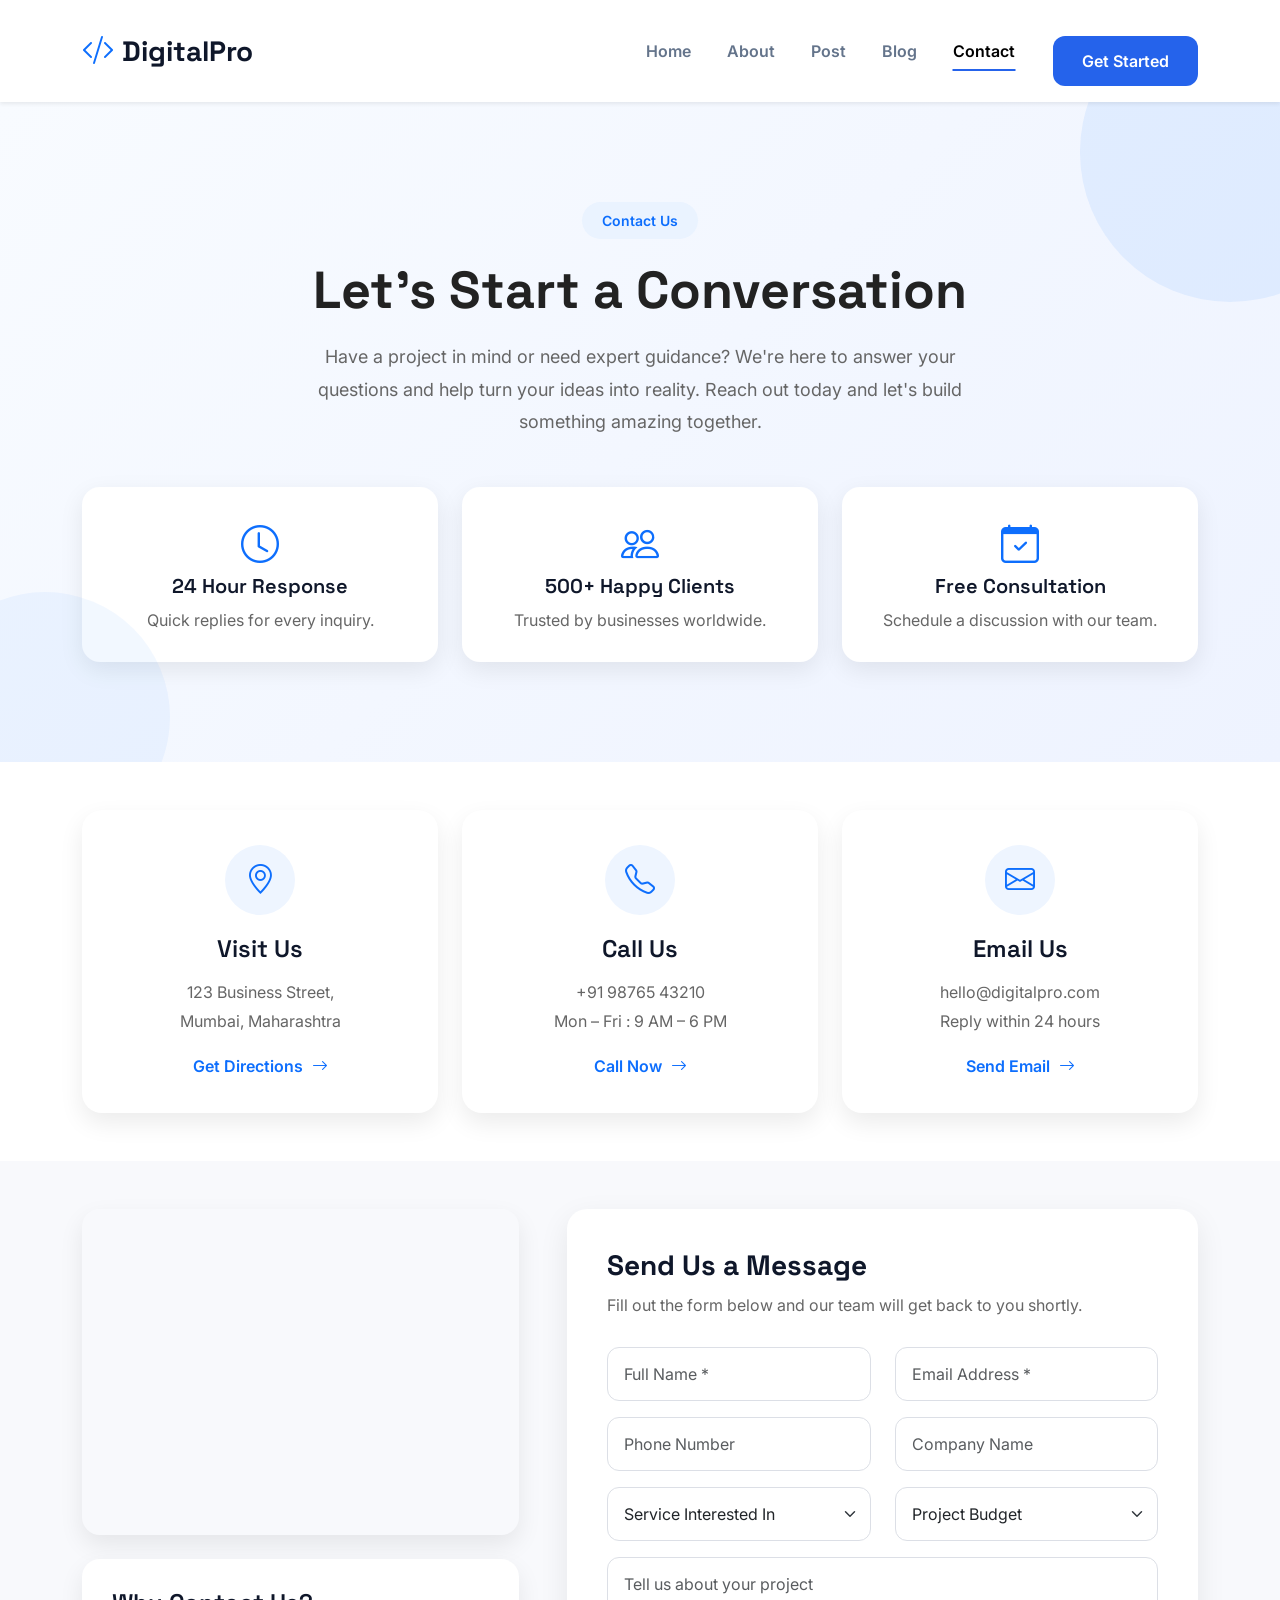
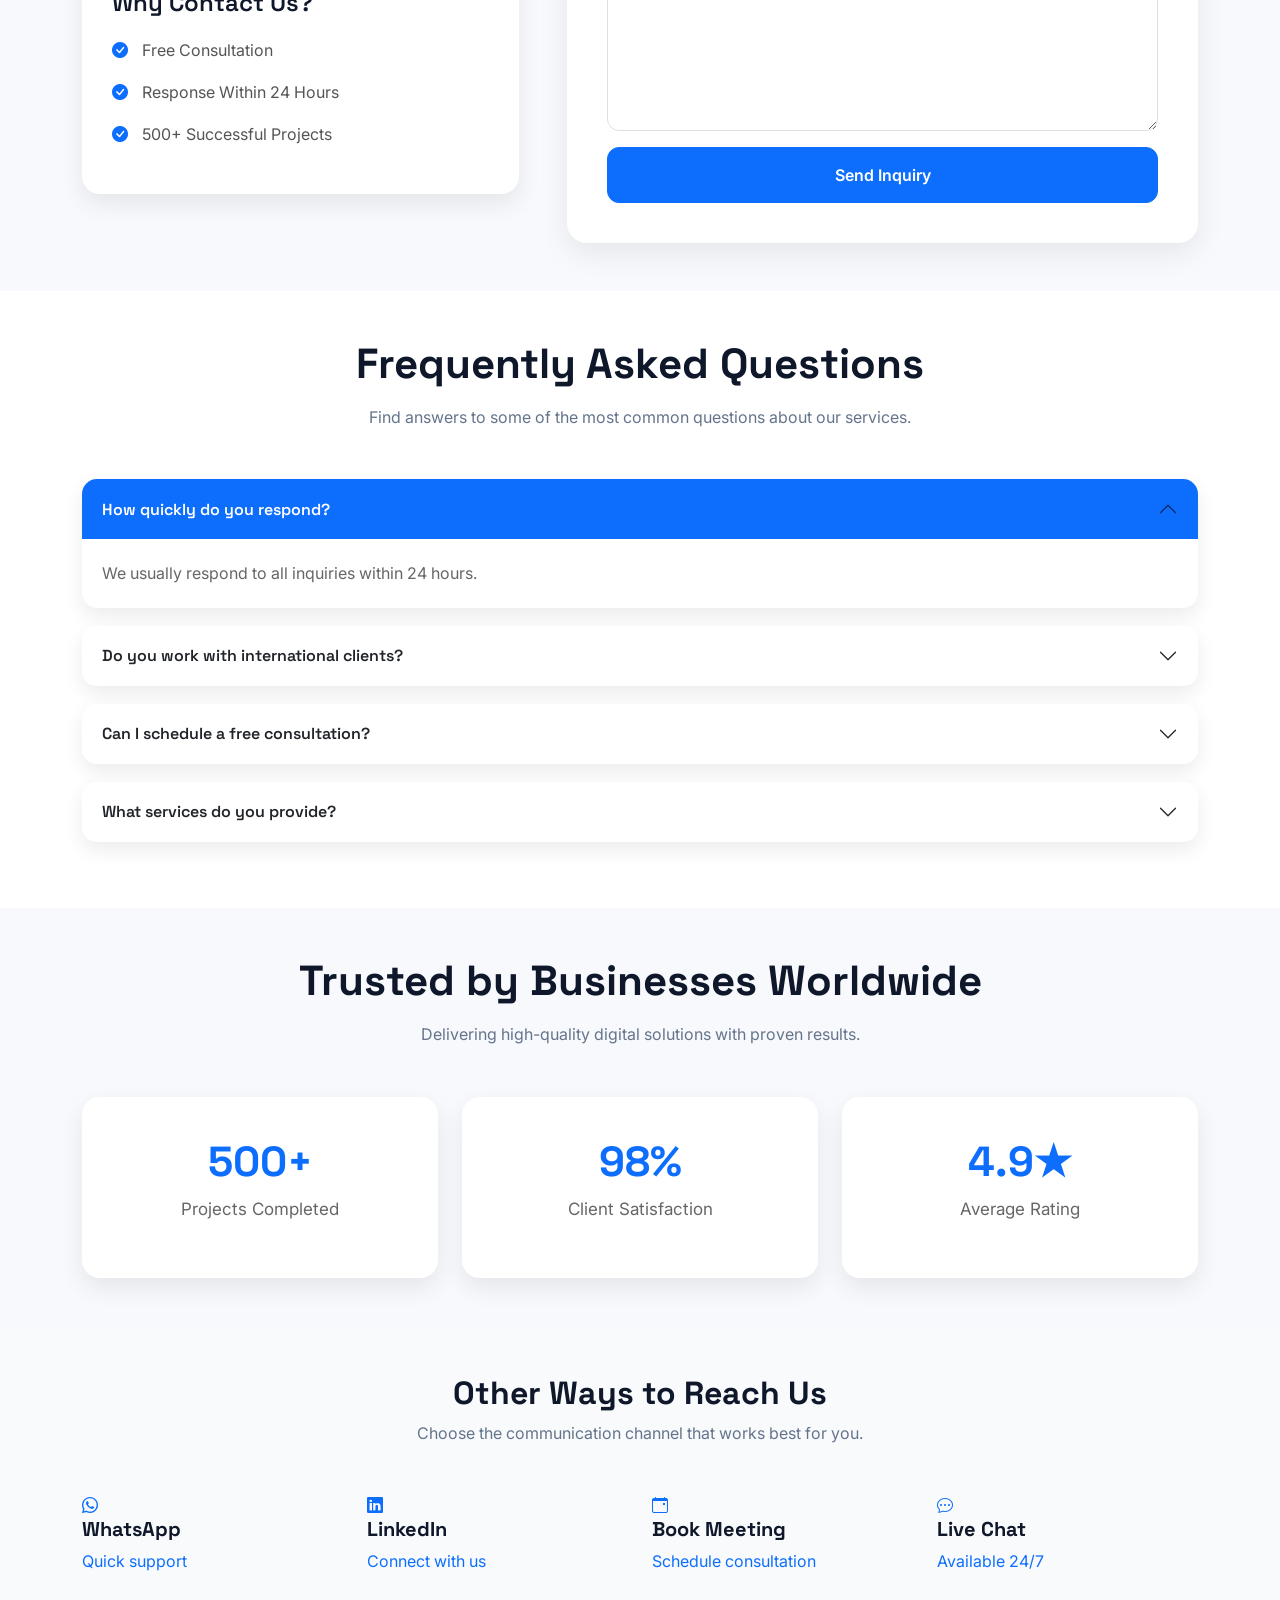
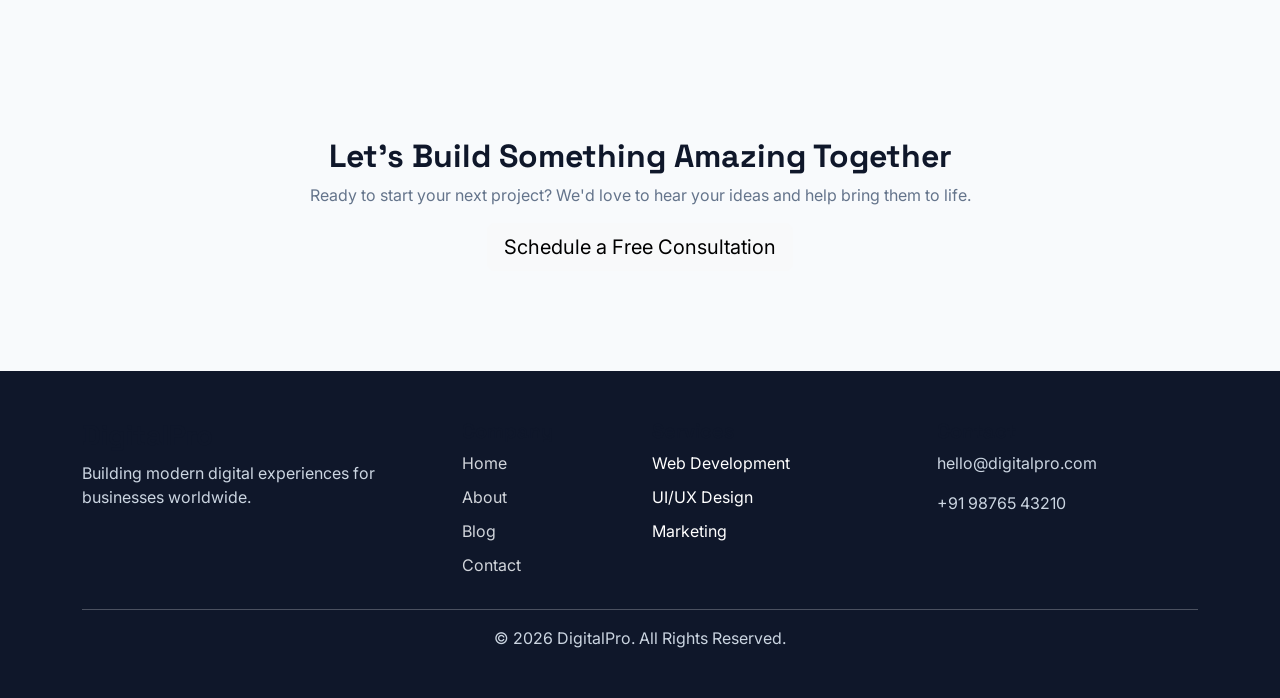
==== commit 076d5c31: "Final contact page updates" ====
--- a/contact.html
+++ b/contact.html
@@ -606,6 +606,8 @@
     <script src="js/navbar.js"></script>
     <script src="js/footer.js"></script>
     <script src="js/contact.js"></script>
+    <!-- PR Test -->
+     <!-- Final contact page update -->
 </body>
 
 </html>
